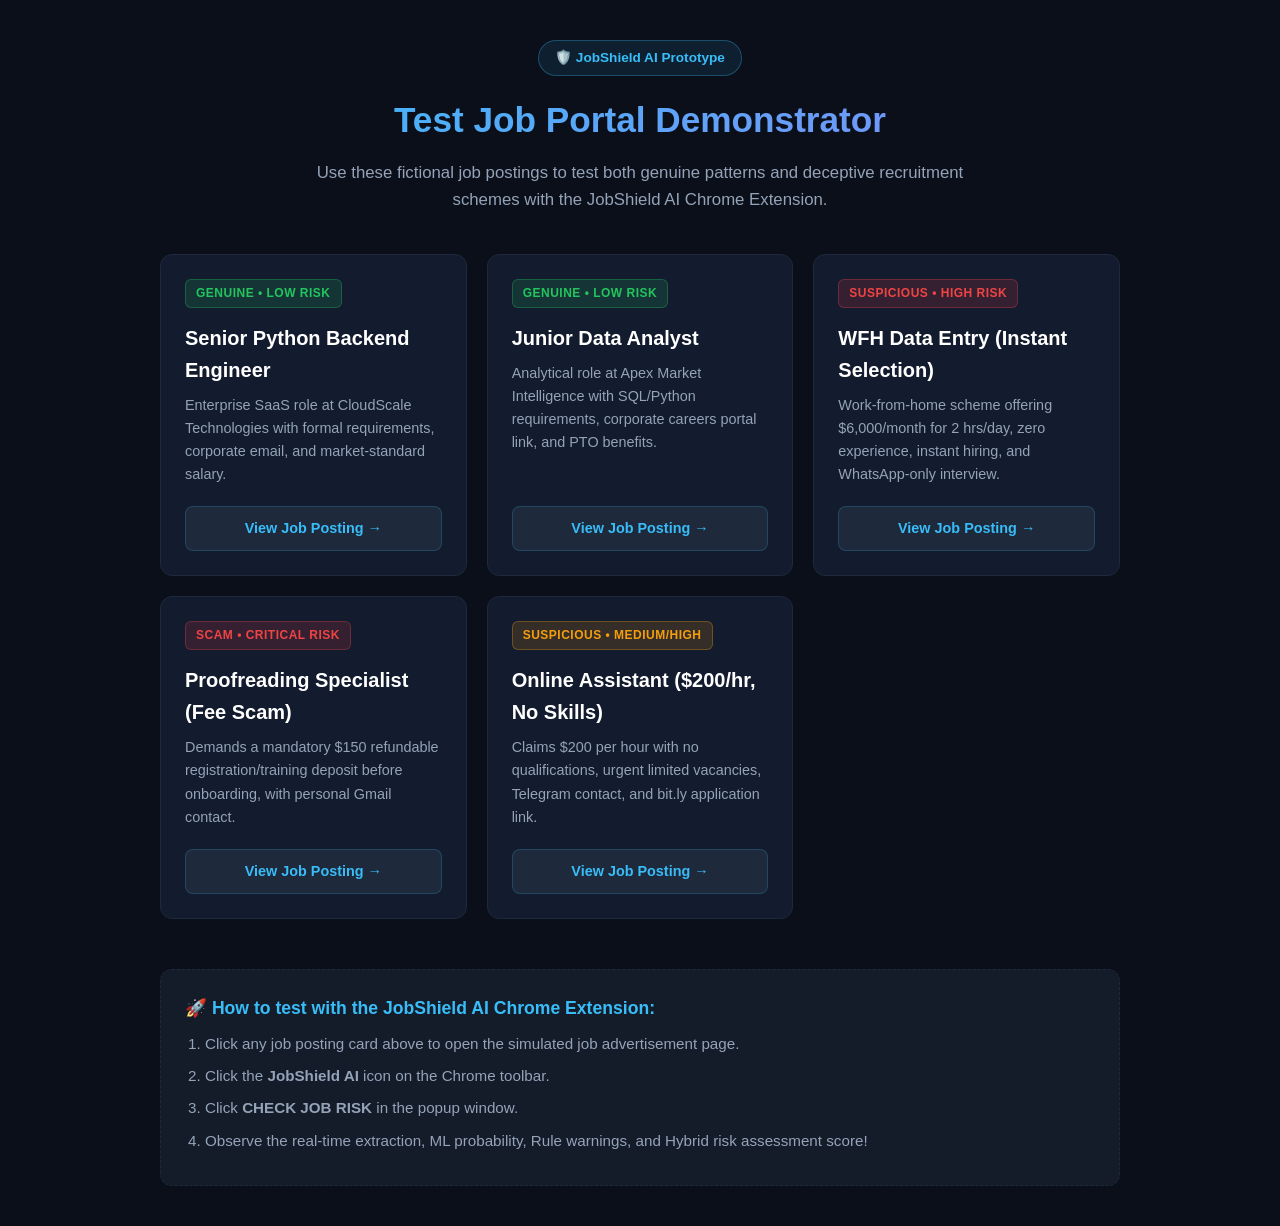
==== demo/index.html @ 04527049 "Initial commit" ====
<!DOCTYPE html>
<html lang="en">
<head>
  <meta charset="UTF-8">
  <meta name="viewport" content="width=device-width, initial-scale=1.0">
  <title>JobShield AI — Demo Job Portal</title>
  <style>
    :root {
      --bg: #0b0f19;
      --card-bg: #131b2e;
      --border: #1e293b;
      --accent-blue: #38bdf8;
      --accent-green: #22c55e;
      --accent-red: #ef4444;
      --accent-amber: #f59e0b;
      --text: #f8fafc;
      --text-muted: #94a3b8;
    }
    * { box-sizing: border-box; margin: 0; padding: 0; }
    body {
      font-family: -apple-system, BlinkMacSystemFont, "Segoe UI", Roboto, sans-serif;
      background: var(--bg);
      color: var(--text);
      padding: 40px 20px;
      line-height: 1.6;
    }
    .container {
      max-width: 960px;
      margin: 0 auto;
    }
    header {
      text-align: center;
      margin-bottom: 40px;
    }
    .logo-badge {
      display: inline-flex;
      align-items: center;
      gap: 8px;
      background: rgba(56, 189, 248, 0.1);
      border: 1px solid rgba(56, 189, 248, 0.3);
      color: var(--accent-blue);
      padding: 6px 16px;
      border-radius: 9999px;
      font-weight: 600;
      font-size: 0.85rem;
      margin-bottom: 16px;
    }
    h1 {
      font-size: 2.2rem;
      margin-bottom: 12px;
      background: linear-gradient(135deg, #38bdf8, #818cf8);
      -webkit-background-clip: text;
      -webkit-text-fill-color: transparent;
    }
    p.subtitle {
      color: var(--text-muted);
      font-size: 1.05rem;
      max-width: 650px;
      margin: 0 auto;
    }
    .grid {
      display: grid;
      grid-template-columns: repeat(auto-fit, minmax(280px, 1fr));
      gap: 20px;
    }
    .card {
      background: var(--card-bg);
      border: 1px solid var(--border);
      border-radius: 12px;
      padding: 24px;
      display: flex;
      flex-direction: column;
      justify-content: space-between;
      transition: transform 0.2s, border-color 0.2s;
    }
    .card:hover {
      transform: translateY(-3px);
      border-color: #334155;
    }
    .badge {
      display: inline-block;
      align-self: flex-start;
      padding: 4px 10px;
      border-radius: 6px;
      font-size: 0.75rem;
      font-weight: 700;
      letter-spacing: 0.5px;
      margin-bottom: 14px;
      text-transform: uppercase;
    }
    .badge-green { background: rgba(34, 197, 94, 0.15); color: var(--accent-green); border: 1px solid rgba(34, 197, 94, 0.3); }
    .badge-red { background: rgba(239, 68, 68, 0.15); color: var(--accent-red); border: 1px solid rgba(239, 68, 68, 0.3); }
    .badge-amber { background: rgba(245, 158, 11, 0.15); color: var(--accent-amber); border: 1px solid rgba(245, 158, 11, 0.3); }
    h2 { font-size: 1.25rem; margin-bottom: 8px; color: #fff; }
    p.desc { font-size: 0.9rem; color: var(--text-muted); margin-bottom: 20px; }
    .btn {
      display: block;
      text-align: center;
      background: #1e293b;
      color: #38bdf8;
      text-decoration: none;
      padding: 10px 16px;
      border-radius: 8px;
      font-weight: 600;
      font-size: 0.9rem;
      border: 1px solid rgba(56, 189, 248, 0.2);
      transition: background 0.2s, color 0.2s;
    }
    .btn:hover {
      background: #38bdf8;
      color: #0b0f19;
    }
    .instructions {
      margin-top: 50px;
      background: rgba(30, 41, 59, 0.5);
      border: 1px dashed var(--border);
      border-radius: 12px;
      padding: 24px;
    }
    .instructions h3 { margin-bottom: 10px; color: var(--accent-blue); font-size: 1.1rem; }
    .instructions ol { padding-left: 20px; color: var(--text-muted); font-size: 0.95rem; }
    .instructions li { margin-bottom: 8px; }
  </style>
</head>
<body>
  <div class="container">
    <header>
      <div class="logo-badge">🛡️ JobShield AI Prototype</div>
      <h1>Test Job Portal Demonstrator</h1>
      <p class="subtitle">Use these fictional job postings to test both genuine patterns and deceptive recruitment schemes with the JobShield AI Chrome Extension.</p>
    </header>

    <div class="grid">
      <!-- Job 1 -->
      <div class="card">
        <div>
          <span class="badge badge-green">Genuine • Low Risk</span>
          <h2>Senior Python Backend Engineer</h2>
          <p class="desc">Enterprise SaaS role at CloudScale Technologies with formal requirements, corporate email, and market-standard salary.</p>
        </div>
        <a href="genuine_software_engineer.html" class="btn">View Job Posting &rarr;</a>
      </div>

      <!-- Job 2 -->
      <div class="card">
        <div>
          <span class="badge badge-green">Genuine • Low Risk</span>
          <h2>Junior Data Analyst</h2>
          <p class="desc">Analytical role at Apex Market Intelligence with SQL/Python requirements, corporate careers portal link, and PTO benefits.</p>
        </div>
        <a href="genuine_data_analyst.html" class="btn">View Job Posting &rarr;</a>
      </div>

      <!-- Job 3 -->
      <div class="card">
        <div>
          <span class="badge badge-red">Suspicious • High Risk</span>
          <h2>WFH Data Entry (Instant Selection)</h2>
          <p class="desc">Work-from-home scheme offering $6,000/month for 2 hrs/day, zero experience, instant hiring, and WhatsApp-only interview.</p>
        </div>
        <a href="suspicious_wfh_data_entry.html" class="btn">View Job Posting &rarr;</a>
      </div>

      <!-- Job 4 -->
      <div class="card">
        <div>
          <span class="badge badge-red">Scam • Critical Risk</span>
          <h2>Proofreading Specialist (Fee Scam)</h2>
          <p class="desc">Demands a mandatory $150 refundable registration/training deposit before onboarding, with personal Gmail contact.</p>
        </div>
        <a href="scam_registration_fee.html" class="btn">View Job Posting &rarr;</a>
      </div>

      <!-- Job 5 -->
      <div class="card">
        <div>
          <span class="badge badge-amber">Suspicious • Medium/High</span>
          <h2>Online Assistant ($200/hr, No Skills)</h2>
          <p class="desc">Claims $200 per hour with no qualifications, urgent limited vacancies, Telegram contact, and bit.ly application link.</p>
        </div>
        <a href="unrealistic_salary_no_exp.html" class="btn">View Job Posting &rarr;</a>
      </div>
    </div>

    <div class="instructions">
      <h3>🚀 How to test with the JobShield AI Chrome Extension:</h3>
      <ol>
        <li>Click any job posting card above to open the simulated job advertisement page.</li>
        <li>Click the <strong>JobShield AI</strong> icon on the Chrome toolbar.</li>
        <li>Click <strong>CHECK JOB RISK</strong> in the popup window.</li>
        <li>Observe the real-time extraction, ML probability, Rule warnings, and Hybrid risk assessment score!</li>
      </ol>
    </div>
  </div>
</body>
</html>
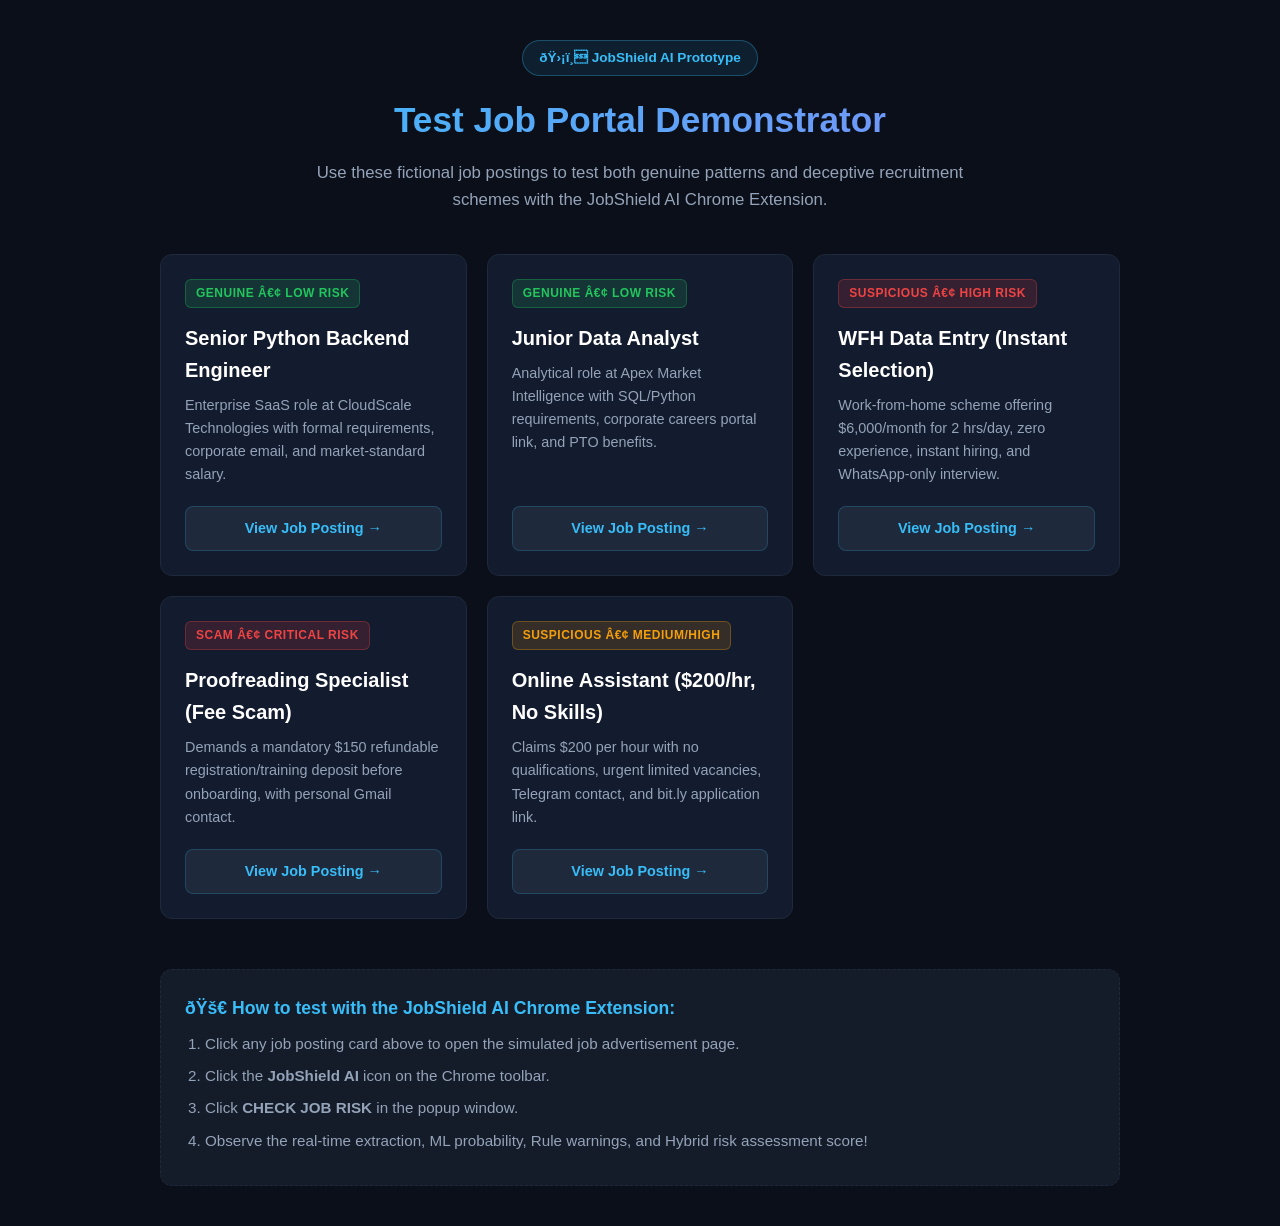
==== commit d7d4bd0c: "feat: redesign popup to match mockup layout and integrate .ico support across extension and demo sit" ====
--- a/demo/index.html
+++ b/demo/index.html
@@ -1,9 +1,10 @@
-<!DOCTYPE html>
+﻿<!DOCTYPE html>
 <html lang="en">
 <head>
   <meta charset="UTF-8">
   <meta name="viewport" content="width=device-width, initial-scale=1.0">
-  <title>JobShield AI — Demo Job Portal</title>
+  <link rel="icon" type="image/x-icon" href="favicon.ico">
+  <title>JobShield AI â€” Demo Job Portal</title>
   <style>
     :root {
       --bg: #0b0f19;
@@ -125,7 +126,7 @@
 <body>
   <div class="container">
     <header>
-      <div class="logo-badge">🛡️ JobShield AI Prototype</div>
+      <div class="logo-badge">ðŸ›¡ï¸ JobShield AI Prototype</div>
       <h1>Test Job Portal Demonstrator</h1>
       <p class="subtitle">Use these fictional job postings to test both genuine patterns and deceptive recruitment schemes with the JobShield AI Chrome Extension.</p>
     </header>
@@ -134,7 +135,7 @@
       <!-- Job 1 -->
       <div class="card">
         <div>
-          <span class="badge badge-green">Genuine • Low Risk</span>
+          <span class="badge badge-green">Genuine â€¢ Low Risk</span>
           <h2>Senior Python Backend Engineer</h2>
           <p class="desc">Enterprise SaaS role at CloudScale Technologies with formal requirements, corporate email, and market-standard salary.</p>
         </div>
@@ -144,7 +145,7 @@
       <!-- Job 2 -->
       <div class="card">
         <div>
-          <span class="badge badge-green">Genuine • Low Risk</span>
+          <span class="badge badge-green">Genuine â€¢ Low Risk</span>
           <h2>Junior Data Analyst</h2>
           <p class="desc">Analytical role at Apex Market Intelligence with SQL/Python requirements, corporate careers portal link, and PTO benefits.</p>
         </div>
@@ -154,7 +155,7 @@
       <!-- Job 3 -->
       <div class="card">
         <div>
-          <span class="badge badge-red">Suspicious • High Risk</span>
+          <span class="badge badge-red">Suspicious â€¢ High Risk</span>
           <h2>WFH Data Entry (Instant Selection)</h2>
           <p class="desc">Work-from-home scheme offering $6,000/month for 2 hrs/day, zero experience, instant hiring, and WhatsApp-only interview.</p>
         </div>
@@ -164,7 +165,7 @@
       <!-- Job 4 -->
       <div class="card">
         <div>
-          <span class="badge badge-red">Scam • Critical Risk</span>
+          <span class="badge badge-red">Scam â€¢ Critical Risk</span>
           <h2>Proofreading Specialist (Fee Scam)</h2>
           <p class="desc">Demands a mandatory $150 refundable registration/training deposit before onboarding, with personal Gmail contact.</p>
         </div>
@@ -174,7 +175,7 @@
       <!-- Job 5 -->
       <div class="card">
         <div>
-          <span class="badge badge-amber">Suspicious • Medium/High</span>
+          <span class="badge badge-amber">Suspicious â€¢ Medium/High</span>
           <h2>Online Assistant ($200/hr, No Skills)</h2>
           <p class="desc">Claims $200 per hour with no qualifications, urgent limited vacancies, Telegram contact, and bit.ly application link.</p>
         </div>
@@ -183,7 +184,7 @@
     </div>
 
     <div class="instructions">
-      <h3>🚀 How to test with the JobShield AI Chrome Extension:</h3>
+      <h3>ðŸš€ How to test with the JobShield AI Chrome Extension:</h3>
       <ol>
         <li>Click any job posting card above to open the simulated job advertisement page.</li>
         <li>Click the <strong>JobShield AI</strong> icon on the Chrome toolbar.</li>
@@ -194,3 +195,4 @@
   </div>
 </body>
 </html>
+
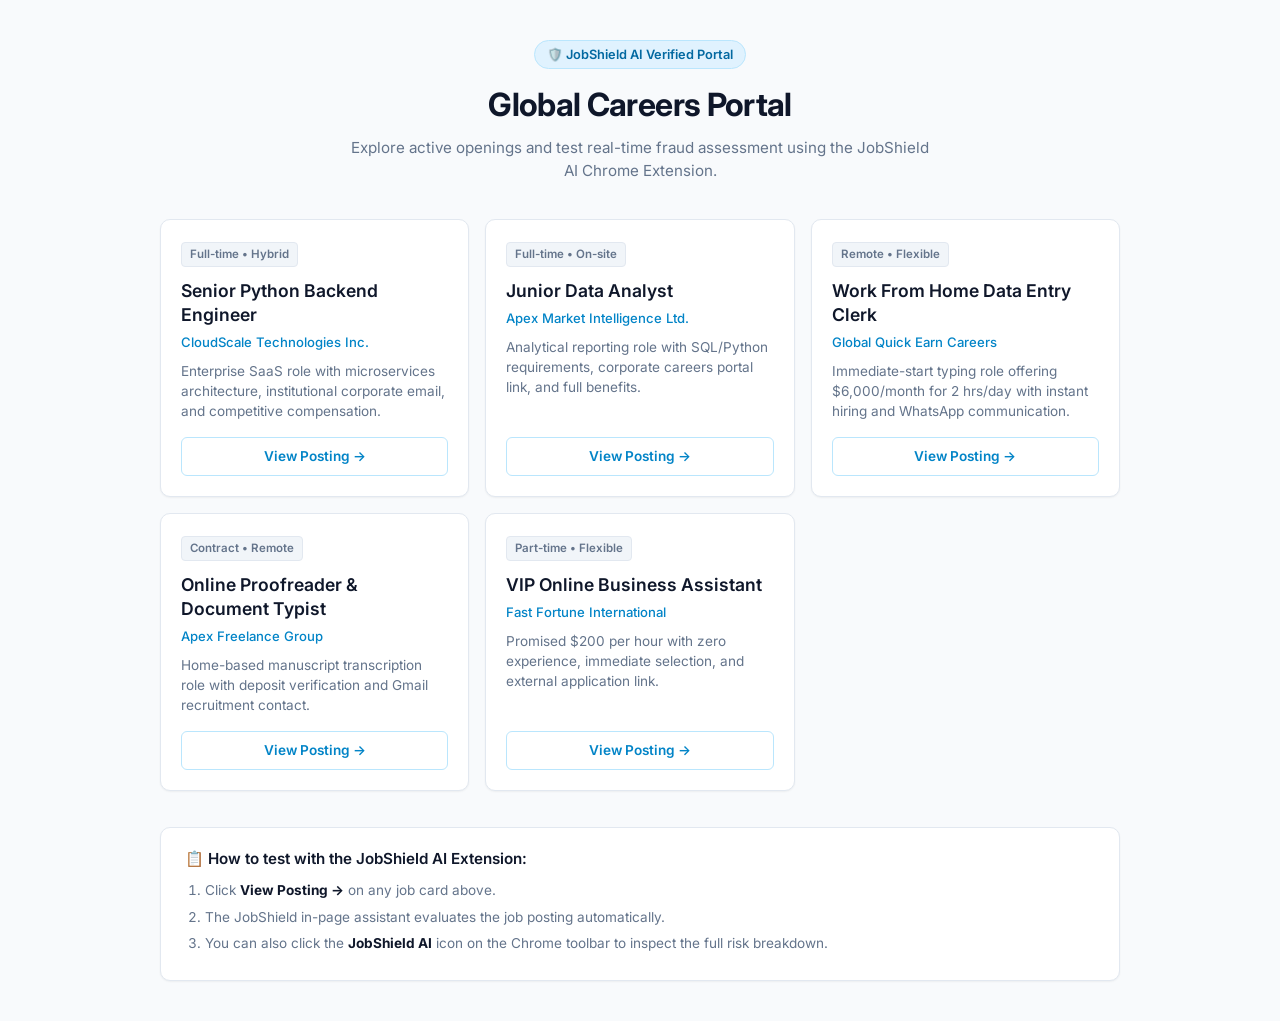
==== commit 169e4365: "fix: calibrate popup padding and dimensions to prevent clipping, restore clean light theme on demo p" ====
--- a/demo/index.html
+++ b/demo/index.html
@@ -1,29 +1,37 @@
-﻿<!DOCTYPE html>
+<!DOCTYPE html>
 <html lang="en">
 <head>
   <meta charset="UTF-8">
   <meta name="viewport" content="width=device-width, initial-scale=1.0">
   <link rel="icon" type="image/x-icon" href="favicon.ico">
-  <title>JobShield AI â€” Demo Job Portal</title>
+  <title>Global Careers Portal — Open Job Opportunities</title>
+  <link rel="preconnect" href="https://fonts.googleapis.com">
+  <link rel="preconnect" href="https://fonts.gstatic.com" crossorigin>
+  <link href="https://fonts.googleapis.com/css2?family=Inter:wght@400;500;600;700&display=swap" rel="stylesheet">
   <style>
     :root {
-      --bg: #0b0f19;
-      --card-bg: #131b2e;
-      --border: #1e293b;
-      --accent-blue: #38bdf8;
-      --accent-green: #22c55e;
-      --accent-red: #ef4444;
-      --accent-amber: #f59e0b;
-      --text: #f8fafc;
-      --text-muted: #94a3b8;
+      --bg: #f8fafc;
+      --surface: #ffffff;
+      --surface-subtle: #f1f5f9;
+      --border: #e2e8f0;
+      --border-hover: #cbd5e1;
+      --primary: #0284c7;
+      --primary-hover: #0369a1;
+      --primary-subtle: #e0f2fe;
+      --primary-text: #0369a1;
+      --text-main: #0f172a;
+      --text-muted: #64748b;
+      --text-light: #94a3b8;
+      --shadow-sm: 0 1px 2px 0 rgba(0, 0, 0, 0.05);
+      --shadow-md: 0 4px 6px -1px rgba(0, 0, 0, 0.07), 0 2px 4px -2px rgba(0, 0, 0, 0.05);
     }
     * { box-sizing: border-box; margin: 0; padding: 0; }
     body {
-      font-family: -apple-system, BlinkMacSystemFont, "Segoe UI", Roboto, sans-serif;
+      font-family: 'Inter', -apple-system, BlinkMacSystemFont, "Segoe UI", Roboto, sans-serif;
       background: var(--bg);
-      color: var(--text);
+      color: var(--text-main);
       padding: 40px 20px;
-      line-height: 1.6;
+      line-height: 1.5;
     }
     .container {
       max-width: 960px;
@@ -31,168 +39,209 @@
     }
     header {
       text-align: center;
-      margin-bottom: 40px;
-    }
-    .logo-badge {
+      margin-bottom: 36px;
+    }
+    .brand-badge {
       display: inline-flex;
       align-items: center;
-      gap: 8px;
-      background: rgba(56, 189, 248, 0.1);
-      border: 1px solid rgba(56, 189, 248, 0.3);
-      color: var(--accent-blue);
-      padding: 6px 16px;
+      gap: 6px;
+      background: var(--primary-subtle);
+      border: 1px solid #bae6fd;
+      color: var(--primary-text);
+      padding: 4px 12px;
       border-radius: 9999px;
       font-weight: 600;
-      font-size: 0.85rem;
-      margin-bottom: 16px;
+      font-size: 0.8rem;
+      margin-bottom: 12px;
     }
     h1 {
-      font-size: 2.2rem;
-      margin-bottom: 12px;
-      background: linear-gradient(135deg, #38bdf8, #818cf8);
-      -webkit-background-clip: text;
-      -webkit-text-fill-color: transparent;
+      font-size: 2rem;
+      font-weight: 700;
+      color: var(--text-main);
+      margin-bottom: 8px;
+      letter-spacing: -0.02em;
     }
     p.subtitle {
       color: var(--text-muted);
-      font-size: 1.05rem;
-      max-width: 650px;
+      font-size: 0.95rem;
+      max-width: 580px;
       margin: 0 auto;
     }
     .grid {
       display: grid;
       grid-template-columns: repeat(auto-fit, minmax(280px, 1fr));
-      gap: 20px;
+      gap: 16px;
+      margin-top: 24px;
     }
     .card {
-      background: var(--card-bg);
+      background: var(--surface);
       border: 1px solid var(--border);
-      border-radius: 12px;
-      padding: 24px;
+      border-radius: 10px;
+      padding: 20px;
       display: flex;
       flex-direction: column;
       justify-content: space-between;
-      transition: transform 0.2s, border-color 0.2s;
+      box-shadow: var(--shadow-sm);
+      transition: all 0.15s ease-in-out;
     }
     .card:hover {
-      transform: translateY(-3px);
-      border-color: #334155;
+      border-color: var(--border-hover);
+      box-shadow: var(--shadow-md);
+      transform: translateY(-2px);
     }
     .badge {
       display: inline-block;
       align-self: flex-start;
-      padding: 4px 10px;
+      padding: 3px 8px;
+      border-radius: 4px;
+      font-size: 0.72rem;
+      font-weight: 600;
+      margin-bottom: 12px;
+      background: var(--surface-subtle);
+      color: var(--text-muted);
+      border: 1px solid var(--border);
+    }
+    h2 {
+      font-size: 1.1rem;
+      font-weight: 600;
+      margin-bottom: 6px;
+      color: var(--text-main);
+      line-height: 1.35;
+    }
+    .company-name {
+      font-size: 0.82rem;
+      color: var(--primary);
+      font-weight: 500;
+      margin-bottom: 10px;
+    }
+    p.desc {
+      font-size: 0.85rem;
+      color: var(--text-muted);
+      margin-bottom: 16px;
+      line-height: 1.45;
+    }
+    .btn {
+      display: flex;
+      align-items: center;
+      justify-content: center;
+      gap: 6px;
+      background: var(--surface);
+      color: var(--primary);
+      text-decoration: none;
+      padding: 8px 14px;
       border-radius: 6px;
-      font-size: 0.75rem;
-      font-weight: 700;
-      letter-spacing: 0.5px;
-      margin-bottom: 14px;
-      text-transform: uppercase;
-    }
-    .badge-green { background: rgba(34, 197, 94, 0.15); color: var(--accent-green); border: 1px solid rgba(34, 197, 94, 0.3); }
-    .badge-red { background: rgba(239, 68, 68, 0.15); color: var(--accent-red); border: 1px solid rgba(239, 68, 68, 0.3); }
-    .badge-amber { background: rgba(245, 158, 11, 0.15); color: var(--accent-amber); border: 1px solid rgba(245, 158, 11, 0.3); }
-    h2 { font-size: 1.25rem; margin-bottom: 8px; color: #fff; }
-    p.desc { font-size: 0.9rem; color: var(--text-muted); margin-bottom: 20px; }
-    .btn {
-      display: block;
-      text-align: center;
-      background: #1e293b;
-      color: #38bdf8;
-      text-decoration: none;
-      padding: 10px 16px;
-      border-radius: 8px;
-      font-weight: 600;
-      font-size: 0.9rem;
-      border: 1px solid rgba(56, 189, 248, 0.2);
-      transition: background 0.2s, color 0.2s;
+      font-weight: 600;
+      font-size: 0.85rem;
+      border: 1px solid #bae6fd;
+      transition: all 0.15s ease;
     }
     .btn:hover {
-      background: #38bdf8;
-      color: #0b0f19;
+      background: var(--primary-subtle);
+      border-color: var(--primary);
     }
     .instructions {
-      margin-top: 50px;
-      background: rgba(30, 41, 59, 0.5);
-      border: 1px dashed var(--border);
-      border-radius: 12px;
-      padding: 24px;
-    }
-    .instructions h3 { margin-bottom: 10px; color: var(--accent-blue); font-size: 1.1rem; }
-    .instructions ol { padding-left: 20px; color: var(--text-muted); font-size: 0.95rem; }
-    .instructions li { margin-bottom: 8px; }
+      margin-top: 36px;
+      background: var(--surface);
+      border: 1px solid var(--border);
+      border-radius: 10px;
+      padding: 20px 24px;
+      box-shadow: var(--shadow-sm);
+    }
+    .instructions h3 {
+      margin-bottom: 10px;
+      color: var(--text-main);
+      font-size: 0.95rem;
+      font-weight: 600;
+      display: flex;
+      align-items: center;
+      gap: 8px;
+    }
+    .instructions ol {
+      padding-left: 20px;
+      color: var(--text-muted);
+      font-size: 0.85rem;
+    }
+    .instructions li {
+      margin-bottom: 6px;
+    }
+    .instructions strong {
+      color: var(--text-main);
+    }
   </style>
 </head>
 <body>
   <div class="container">
     <header>
-      <div class="logo-badge">ðŸ›¡ï¸ JobShield AI Prototype</div>
-      <h1>Test Job Portal Demonstrator</h1>
-      <p class="subtitle">Use these fictional job postings to test both genuine patterns and deceptive recruitment schemes with the JobShield AI Chrome Extension.</p>
+      <div class="brand-badge">🛡️ JobShield AI Verified Portal</div>
+      <h1>Global Careers Portal</h1>
+      <p class="subtitle">Explore active openings and test real-time fraud assessment using the JobShield AI Chrome Extension.</p>
     </header>
 
     <div class="grid">
       <!-- Job 1 -->
       <div class="card">
         <div>
-          <span class="badge badge-green">Genuine â€¢ Low Risk</span>
+          <span class="badge">Full-time • Hybrid</span>
           <h2>Senior Python Backend Engineer</h2>
-          <p class="desc">Enterprise SaaS role at CloudScale Technologies with formal requirements, corporate email, and market-standard salary.</p>
-        </div>
-        <a href="genuine_software_engineer.html" class="btn">View Job Posting &rarr;</a>
+          <div class="company-name">CloudScale Technologies Inc.</div>
+          <p class="desc">Enterprise SaaS role with microservices architecture, institutional corporate email, and competitive compensation.</p>
+        </div>
+        <a href="genuine_software_engineer.html" class="btn">View Posting &rarr;</a>
       </div>
 
       <!-- Job 2 -->
       <div class="card">
         <div>
-          <span class="badge badge-green">Genuine â€¢ Low Risk</span>
+          <span class="badge">Full-time • On-site</span>
           <h2>Junior Data Analyst</h2>
-          <p class="desc">Analytical role at Apex Market Intelligence with SQL/Python requirements, corporate careers portal link, and PTO benefits.</p>
-        </div>
-        <a href="genuine_data_analyst.html" class="btn">View Job Posting &rarr;</a>
+          <div class="company-name">Apex Market Intelligence Ltd.</div>
+          <p class="desc">Analytical reporting role with SQL/Python requirements, corporate careers portal link, and full benefits.</p>
+        </div>
+        <a href="genuine_data_analyst.html" class="btn">View Posting &rarr;</a>
       </div>
 
       <!-- Job 3 -->
       <div class="card">
         <div>
-          <span class="badge badge-red">Suspicious â€¢ High Risk</span>
-          <h2>WFH Data Entry (Instant Selection)</h2>
-          <p class="desc">Work-from-home scheme offering $6,000/month for 2 hrs/day, zero experience, instant hiring, and WhatsApp-only interview.</p>
-        </div>
-        <a href="suspicious_wfh_data_entry.html" class="btn">View Job Posting &rarr;</a>
+          <span class="badge">Remote • Flexible</span>
+          <h2>Work From Home Data Entry Clerk</h2>
+          <div class="company-name">Global Quick Earn Careers</div>
+          <p class="desc">Immediate-start typing role offering $6,000/month for 2 hrs/day with instant hiring and WhatsApp communication.</p>
+        </div>
+        <a href="suspicious_wfh_data_entry.html" class="btn">View Posting &rarr;</a>
       </div>
 
       <!-- Job 4 -->
       <div class="card">
         <div>
-          <span class="badge badge-red">Scam â€¢ Critical Risk</span>
-          <h2>Proofreading Specialist (Fee Scam)</h2>
-          <p class="desc">Demands a mandatory $150 refundable registration/training deposit before onboarding, with personal Gmail contact.</p>
-        </div>
-        <a href="scam_registration_fee.html" class="btn">View Job Posting &rarr;</a>
+          <span class="badge">Contract • Remote</span>
+          <h2>Online Proofreader & Document Typist</h2>
+          <div class="company-name">Apex Freelance Group</div>
+          <p class="desc">Home-based manuscript transcription role with deposit verification and Gmail recruitment contact.</p>
+        </div>
+        <a href="scam_registration_fee.html" class="btn">View Posting &rarr;</a>
       </div>
 
       <!-- Job 5 -->
       <div class="card">
         <div>
-          <span class="badge badge-amber">Suspicious â€¢ Medium/High</span>
-          <h2>Online Assistant ($200/hr, No Skills)</h2>
-          <p class="desc">Claims $200 per hour with no qualifications, urgent limited vacancies, Telegram contact, and bit.ly application link.</p>
-        </div>
-        <a href="unrealistic_salary_no_exp.html" class="btn">View Job Posting &rarr;</a>
+          <span class="badge">Part-time • Flexible</span>
+          <h2>VIP Online Business Assistant</h2>
+          <div class="company-name">Fast Fortune International</div>
+          <p class="desc">Promised $200 per hour with zero experience, immediate selection, and external application link.</p>
+        </div>
+        <a href="unrealistic_salary_no_exp.html" class="btn">View Posting &rarr;</a>
       </div>
     </div>
 
     <div class="instructions">
-      <h3>ðŸš€ How to test with the JobShield AI Chrome Extension:</h3>
+      <h3>📋 How to test with the JobShield AI Extension:</h3>
       <ol>
-        <li>Click any job posting card above to open the simulated job advertisement page.</li>
-        <li>Click the <strong>JobShield AI</strong> icon on the Chrome toolbar.</li>
-        <li>Click <strong>CHECK JOB RISK</strong> in the popup window.</li>
-        <li>Observe the real-time extraction, ML probability, Rule warnings, and Hybrid risk assessment score!</li>
+        <li>Click <strong>View Posting &rarr;</strong> on any job card above.</li>
+        <li>The JobShield in-page assistant evaluates the job posting automatically.</li>
+        <li>You can also click the <strong>JobShield AI</strong> icon on the Chrome toolbar to inspect the full risk breakdown.</li>
       </ol>
     </div>
   </div>
 </body>
 </html>
-
